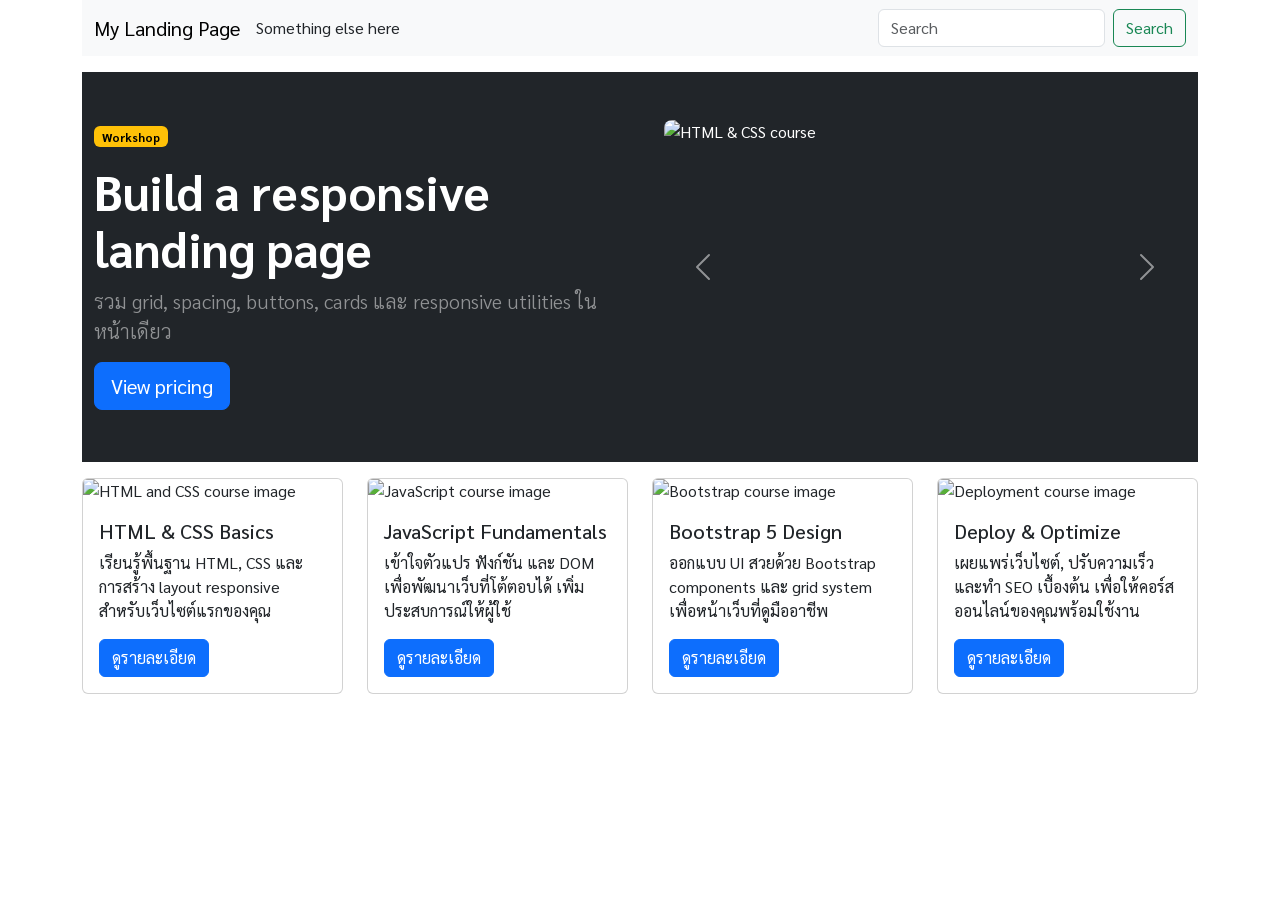
==== bootstrap/landing-page.html @ 42dd267a "Add patient registration form and landing page with Bootstrap styling" ====
<!doctype html>
<html lang="en">

<head>
    <meta charset="utf-8">
    <meta name="viewport" content="width=device-width, initial-scale=1">
    <title>Bootstrap demo</title>
    <link href="https://cdn.jsdelivr.net/npm/bootstrap@5.3.8/dist/css/bootstrap.min.css" rel="stylesheet"
        integrity="sha384-sRIl4kxILFvY47J16cr9ZwB07vP4J8+LH7qKQnuqkuIAvNWLzeN8tE5YBujZqJLB" crossorigin="anonymous">
    <link rel="preconnect" href="https://fonts.googleapis.com">
    <link rel="preconnect" href="https://fonts.gstatic.com" crossorigin>
    <link href="https://fonts.googleapis.com/css2?family=Sarabun:wght@400;500;600;700&display=swap" rel="stylesheet">
    <style>
        body {
            font-family: 'Sarabun', sans-serif;
        }
    </style>
</head>

<body>


    <div class="container mb-3">
        <nav class="navbar navbar-expand-lg bg-body-tertiary">
            <div class="container-fluid">
                <a class="navbar-brand" href="#">My Landing Page</a>
                <button class="navbar-toggler" type="button" data-bs-toggle="collapse"
                    data-bs-target="#navbarSupportedContent" aria-controls="navbarSupportedContent"
                    aria-expanded="false" aria-label="Toggle navigation">
                    <span class="navbar-toggler-icon"></span>
                </button>
                <div class="collapse navbar-collapse" id="navbarSupportedContent">
                    <ul class="navbar-nav me-auto mb-2 mb-lg-0">
                        <li><a class="dropdown-item" href="#">Something else here</a></li>
                    </ul>
                    </li>
                    </ul>
                    <form class="d-flex" role="search">
                        <input class="form-control me-2" type="search" placeholder="Search" aria-label="Search" />
                        <button class="btn btn-outline-success" type="submit">Search</button>
                    </form>
                </div>
            </div>
        </nav>

    </div>

    <div class="container">

        <header class="bg-dark text-white">
            <div class="container py-5">
                <div class="row align-items-center g-5">
                    <div class="col-lg-6">
                        <span class="badge text-bg-warning mb-3">Workshop</span>
                        <h1 class="display-5 fw-bold">Build a responsive landing page</h1>
                        <p class="lead text-white-50">รวม grid, spacing, buttons, cards และ responsive utilities
                            ในหน้าเดียว</p>
                        <a class="btn btn-primary btn-lg" href="#pricing">View pricing</a>
                    </div>
                    <div class="col-lg-6">
                        <div class="ratio ratio-16x9 rounded-3">
                            <div id="heroCarousel" class="carousel slide h-100 rounded-3" data-bs-ride="carousel">
                                <div class="carousel-inner h-100">
                                    <div class="carousel-item active h-100">
                                        <img src="https://images.unsplash.com/photo-1517248135467-4c7edcad34c4?auto=format&fit=crop&w=1200&q=80"
                                            class="d-block w-100 h-100 object-fit-cover rounded-3" alt="HTML & CSS course">
                                    </div>
                                    <div class="carousel-item h-100">
                                        <img src="https://images.unsplash.com/photo-1518770660439-4636190af475?auto=format&fit=crop&w=1200&q=80"
                                            class="d-block w-100 h-100 object-fit-cover rounded-3" alt="JavaScript course">
                                    </div>
                                    <div class="carousel-item h-100">
                                        <img src="https://images.unsplash.com/photo-1498050108023-c5249f4df085?auto=format&fit=crop&w=1200&q=80"
                                            class="d-block w-100 h-100 object-fit-cover rounded-3" alt="Bootstrap course">
                                    </div>
                                    <div class="carousel-item h-100">
                                        <img src="https://images.unsplash.com/photo-1526374965328-7f61d4dc18c5?auto=format&fit=crop&w=1200&q=80"
                                            class="d-block w-100 h-100 object-fit-cover rounded-3" alt="Deployment course">
                                    </div>
                                    <div class="carousel-item h-100">
                                        <img src="https://images.unsplash.com/photo-1498050108023-c5249f4df085?auto=format&fit=crop&w=1200&q=80&ixlib=rb-4.0.3"
                                            class="d-block w-100 h-100 object-fit-cover rounded-3" alt="Additional course">
                                    </div>
                                </div>
                                <button class="carousel-control-prev" type="button" data-bs-target="#heroCarousel" data-bs-slide="prev">
                                    <span class="carousel-control-prev-icon" aria-hidden="true"></span>
                                    <span class="visually-hidden">Previous</span>
                                </button>
                                <button class="carousel-control-next" type="button" data-bs-target="#heroCarousel" data-bs-slide="next">
                                    <span class="carousel-control-next-icon" aria-hidden="true"></span>
                                    <span class="visually-hidden">Next</span>
                                </button>
                            </div>
                        </div>
                    </div>
                </div>
            </div>
        </header>


        <div class="row">
            <div class="col-12 col-md-6 col-lg-3">
                <div class="card mt-3">
                    <img src="https://images.unsplash.com/photo-1517248135467-4c7edcad34c4?auto=format&fit=crop&w=800&q=80"
                        class="card-img-top" alt="HTML and CSS course image">
                    <div class="card-body">
                        <h5 class="card-title">HTML &amp; CSS Basics</h5>
                        <p class="card-text">เรียนรู้พื้นฐาน HTML, CSS และการสร้าง layout responsive สำหรับเว็บไซต์แรกของคุณ</p>
                        <a href="#" class="btn btn-primary">ดูรายละเอียด</a>
                    </div>
                </div>
            </div>
            <div class="col-12 col-md-6 col-lg-3">
                <div class="card mt-3">
                    <img src="https://images.unsplash.com/photo-1518770660439-4636190af475?auto=format&fit=crop&w=800&q=80"
                        class="card-img-top" alt="JavaScript course image">
                    <div class="card-body">
                        <h5 class="card-title">JavaScript Fundamentals</h5>
                        <p class="card-text">เข้าใจตัวแปร ฟังก์ชัน และ DOM เพื่อพัฒนาเว็บที่โต้ตอบได้ เพิ่มประสบการณ์ให้ผู้ใช้</p>
                        <a href="#" class="btn btn-primary">ดูรายละเอียด</a>
                    </div>
                </div>
            </div>
            <div class="col-12 col-md-6 col-lg-3">
                <div class="card mt-3">
                    <img src="https://images.unsplash.com/photo-1498050108023-c5249f4df085?auto=format&fit=crop&w=800&q=80"
                        class="card-img-top" alt="Bootstrap course image">
                    <div class="card-body">
                        <h5 class="card-title">Bootstrap 5 Design</h5>
                        <p class="card-text">ออกแบบ UI สวยด้วย Bootstrap components และ grid system เพื่อหน้าเว็บที่ดูมืออาชีพ</p>
                        <a href="#" class="btn btn-primary">ดูรายละเอียด</a>
                    </div>
                </div>
            </div>
            <div class="col-12 col-md-6 col-lg-3">
                <div class="card mt-3">
                    <img src="https://images.unsplash.com/photo-1526374965328-7f61d4dc18c5?auto=format&fit=crop&w=800&q=80"
                        class="card-img-top" alt="Deployment course image">
                    <div class="card-body">
                        <h5 class="card-title">Deploy &amp; Optimize</h5>
                        <p class="card-text">เผยแพร่เว็บไซต์, ปรับความเร็ว และทำ SEO เบื้องต้น เพื่อให้คอร์สออนไลน์ของคุณพร้อมใช้งาน</p>
                        <a href="#" class="btn btn-primary">ดูรายละเอียด</a>
                    </div>
                </div>
            </div>
        </div>




    </div>
    <script src="https://cdn.jsdelivr.net/npm/bootstrap@5.3.8/dist/js/bootstrap.bundle.min.js"
        integrity="sha384-FKyoEForCGlyvwx9Hj09JcYn3nv7wiPVlz7YYwJrWVcXK/BmnVDxM+D2scQbITxI"
        crossorigin="anonymous"></script>
</body>

</html>
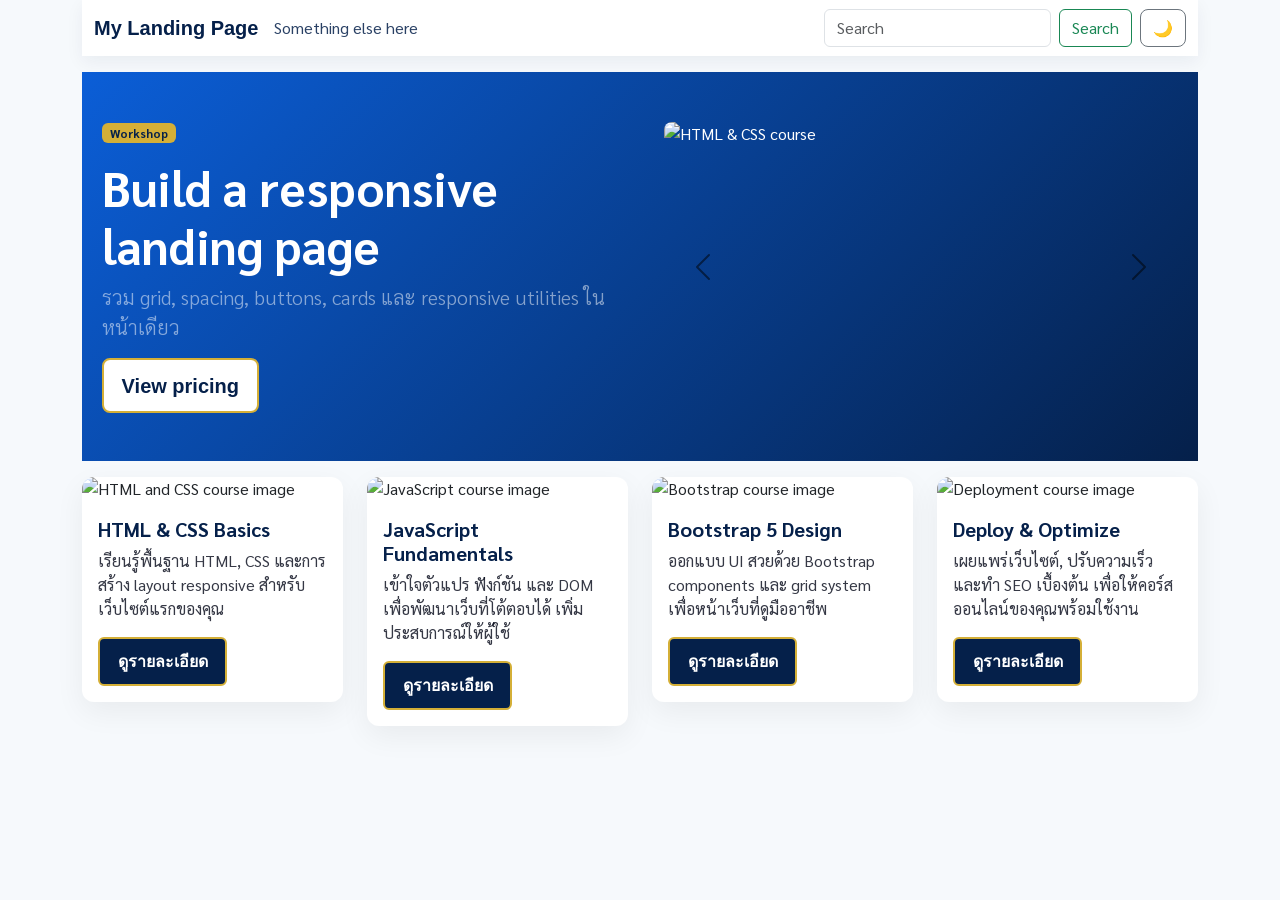
==== commit c3e41d77: "chore: add theme CSS and dark-mode toggle" ====
--- a/bootstrap/landing-page.html
+++ b/bootstrap/landing-page.html
@@ -10,18 +10,14 @@
     <link rel="preconnect" href="https://fonts.googleapis.com">
     <link rel="preconnect" href="https://fonts.gstatic.com" crossorigin>
     <link href="https://fonts.googleapis.com/css2?family=Sarabun:wght@400;500;600;700&display=swap" rel="stylesheet">
-    <style>
-        body {
-            font-family: 'Sarabun', sans-serif;
-        }
-    </style>
+    <link rel="stylesheet" href="styles.css">
 </head>
 
 <body>
 
 
     <div class="container mb-3">
-        <nav class="navbar navbar-expand-lg bg-body-tertiary">
+        <nav class="navbar navbar-expand-lg">
             <div class="container-fluid">
                 <a class="navbar-brand" href="#">My Landing Page</a>
                 <button class="navbar-toggler" type="button" data-bs-toggle="collapse"
@@ -38,6 +34,9 @@
                     <form class="d-flex" role="search">
                         <input class="form-control me-2" type="search" placeholder="Search" aria-label="Search" />
                         <button class="btn btn-outline-success" type="submit">Search</button>
+                        <button id="themeToggle" class="btn btn-outline-secondary ms-2" type="button" aria-label="Toggle theme">
+                            <span id="themeIcon">🌙</span>
+                        </button>
                     </form>
                 </div>
             </div>
@@ -47,7 +46,7 @@
 
     <div class="container">
 
-        <header class="bg-dark text-white">
+        <header class="header-hero text-white">
             <div class="container py-5">
                 <div class="row align-items-center g-5">
                     <div class="col-lg-6">
@@ -152,6 +151,22 @@
     <script src="https://cdn.jsdelivr.net/npm/bootstrap@5.3.8/dist/js/bootstrap.bundle.min.js"
         integrity="sha384-FKyoEForCGlyvwx9Hj09JcYn3nv7wiPVlz7YYwJrWVcXK/BmnVDxM+D2scQbITxI"
         crossorigin="anonymous"></script>
+    <script>
+        (function(){
+            const toggle = document.getElementById('themeToggle');
+            const icon = document.getElementById('themeIcon');
+            function setTheme(theme){
+                document.body.setAttribute('data-theme', theme);
+                try{ localStorage.setItem('theme', theme); }catch(e){}
+                icon.textContent = theme === 'dark' ? '☀️' : '🌙';
+            }
+            const saved = (function(){
+                try{ return localStorage.getItem('theme'); }catch(e){ return null; }
+            })() || (window.matchMedia && window.matchMedia('(prefers-color-scheme: dark)').matches ? 'dark' : 'light');
+            setTheme(saved);
+            toggle.addEventListener('click', ()=> setTheme(document.body.getAttribute('data-theme')==='dark' ? 'light' : 'dark'));
+        })();
+    </script>
 </body>
 
 </html>
--- a/bootstrap/styles.css
+++ b/bootstrap/styles.css
@@ -0,0 +1,115 @@
+:root{
+    --blue:#0b5ed7;
+    --navy:#05204a;
+    --gold:#D4AF37;
+    --white:#ffffff;
+    --muted:#f6f9fc;
+}
+
+body{
+    font-family: 'Sarabun', sans-serif;
+    background-color: var(--muted);
+    color: var(--navy);
+}
+
+/* Smooth theme transitions */
+*{ transition: background-color 280ms ease, color 280ms ease, border-color 280ms ease, box-shadow 280ms ease; }
+
+.navbar{
+    background-color: var(--white);
+    box-shadow: 0 6px 18px rgba(5,32,74,0.06);
+}
+
+.navbar-brand{ color:var(--navy); font-weight:600; }
+.navbar .nav-link, .navbar .dropdown-item{ color: rgba(5,32,74,0.85); }
+
+.header-hero{
+    background: linear-gradient(135deg,var(--blue),var(--navy));
+    color: var(--white);
+}
+
+.lead{ color: rgba(255,255,255,0.9); }
+
+.badge.text-bg-warning{
+    background-color: var(--gold) !important;
+    color: var(--navy) !important;
+}
+
+.btn-primary{
+    background: var(--white);
+    color: var(--navy);
+    border: 2px solid var(--gold);
+    padding: 0.65rem 1.1rem;
+    font-weight:600;
+}
+
+.btn-primary:hover{
+    background: rgba(13,94,215,0.08);
+    color: var(--navy);
+    transform: translateY(-1px);
+    box-shadow: 0 8px 24px rgba(11,78,215,0.14);
+}
+
+.card{
+    border: none;
+    border-radius: 12px;
+    overflow: hidden;
+    box-shadow: 0 10px 30px rgba(2,6,23,0.06);
+}
+
+.card .card-title{ color: var(--navy); font-weight:700; }
+.card .card-text{ color: rgba(2,6,23,0.8); }
+.card .btn-primary{ background: var(--navy); color: var(--white); border-color: var(--gold); }
+
+.ratio img{ object-fit: cover; }
+
+.carousel-control-prev-icon, .carousel-control-next-icon{ filter: invert(1); }
+
+/* Minor spacing tweaks */
+header.header-hero .container{ max-width:1100px; }
+
+@media (max-width:576px){
+    .header-hero .display-5{ font-size:1.6rem; }
+}
+
+/* Dark mode overrides */
+[data-theme="dark"]{
+    --blue:#1e3a8a;
+    --navy:#0b1220;
+    --gold:#b88b2f;
+    --white:#0b1220;
+    --muted:#071226;
+}
+
+[data-theme="dark"] body{
+    background-color: var(--muted);
+    color: #e6eef9;
+}
+
+[data-theme="dark"] .navbar{
+    background-color: rgba(11,18,32,0.6);
+    box-shadow: 0 6px 18px rgba(2,6,23,0.6);
+}
+
+[data-theme="dark"] .navbar-brand{ color:var(--gold); }
+[data-theme="dark"] .navbar .nav-link, [data-theme="dark"] .navbar .dropdown-item{ color: rgba(230,238,249,0.9); }
+
+[data-theme="dark"] .header-hero{
+    background: linear-gradient(135deg,var(--navy),#071530);
+}
+
+[data-theme="dark"] .badge.text-bg-warning{ background-color: var(--gold) !important; color: var(--navy) !important; }
+
+[data-theme="dark"] .btn-primary{
+    background: var(--gold);
+    color: var(--navy);
+    border-color: transparent;
+}
+
+[data-theme="dark"] .card{
+    background: linear-gradient(180deg, rgba(255,255,255,0.02), rgba(255,255,255,0.01));
+    box-shadow: 0 14px 40px rgba(2,6,23,0.5);
+}
+
+/* Toggle button */
+#themeToggle{ border-radius:8px; }
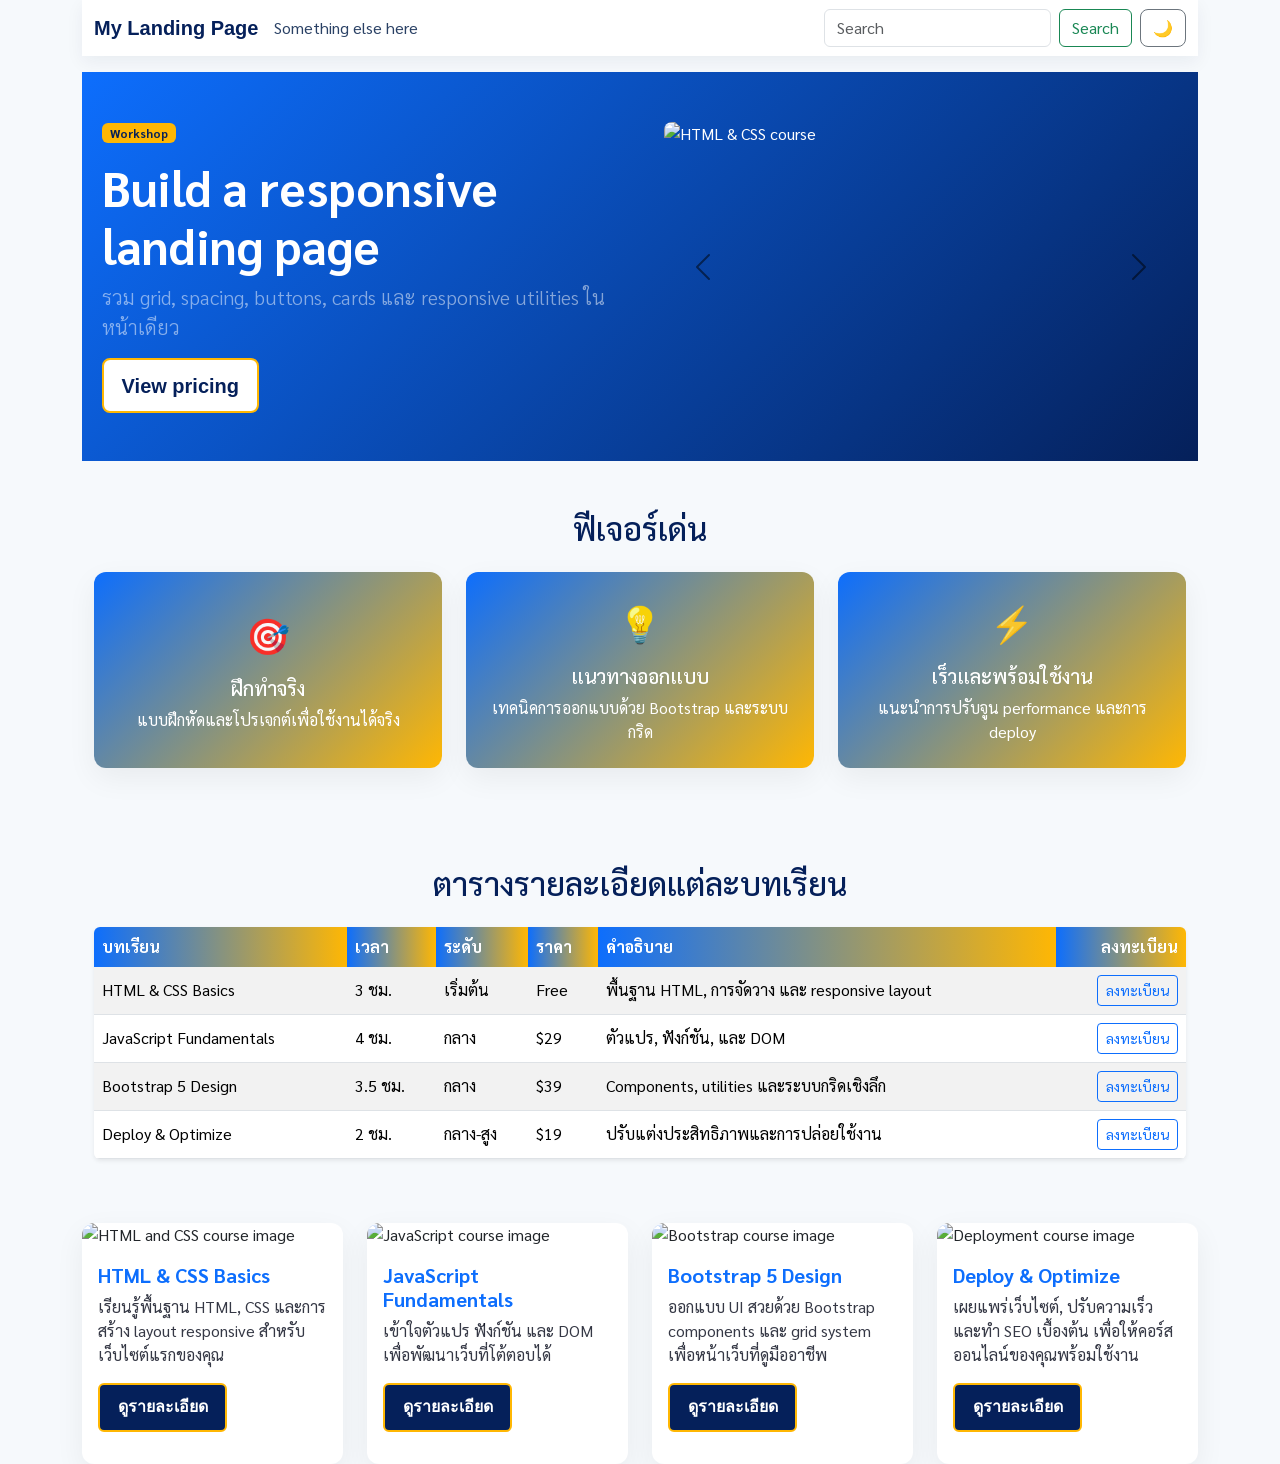
==== commit 8a07e555: "feat(layout): add features section, lessons table and styling; update copilot instructions" ====
--- a/bootstrap/landing-page.html
+++ b/bootstrap/landing-page.html
@@ -34,7 +34,8 @@
                     <form class="d-flex" role="search">
                         <input class="form-control me-2" type="search" placeholder="Search" aria-label="Search" />
                         <button class="btn btn-outline-success" type="submit">Search</button>
-                        <button id="themeToggle" class="btn btn-outline-secondary ms-2" type="button" aria-label="Toggle theme">
+                        <button id="themeToggle" class="btn btn-outline-secondary ms-2" type="button"
+                            aria-label="Toggle theme">
                             <span id="themeIcon">🌙</span>
                         </button>
                     </form>
@@ -62,30 +63,37 @@
                                 <div class="carousel-inner h-100">
                                     <div class="carousel-item active h-100">
                                         <img src="https://images.unsplash.com/photo-1517248135467-4c7edcad34c4?auto=format&fit=crop&w=1200&q=80"
-                                            class="d-block w-100 h-100 object-fit-cover rounded-3" alt="HTML & CSS course">
+                                            class="d-block w-100 h-100 object-fit-cover rounded-3"
+                                            alt="HTML & CSS course">
                                     </div>
                                     <div class="carousel-item h-100">
                                         <img src="https://images.unsplash.com/photo-1518770660439-4636190af475?auto=format&fit=crop&w=1200&q=80"
-                                            class="d-block w-100 h-100 object-fit-cover rounded-3" alt="JavaScript course">
+                                            class="d-block w-100 h-100 object-fit-cover rounded-3"
+                                            alt="JavaScript course">
                                     </div>
                                     <div class="carousel-item h-100">
                                         <img src="https://images.unsplash.com/photo-1498050108023-c5249f4df085?auto=format&fit=crop&w=1200&q=80"
-                                            class="d-block w-100 h-100 object-fit-cover rounded-3" alt="Bootstrap course">
+                                            class="d-block w-100 h-100 object-fit-cover rounded-3"
+                                            alt="Bootstrap course">
                                     </div>
                                     <div class="carousel-item h-100">
                                         <img src="https://images.unsplash.com/photo-1526374965328-7f61d4dc18c5?auto=format&fit=crop&w=1200&q=80"
-                                            class="d-block w-100 h-100 object-fit-cover rounded-3" alt="Deployment course">
+                                            class="d-block w-100 h-100 object-fit-cover rounded-3"
+                                            alt="Deployment course">
                                     </div>
                                     <div class="carousel-item h-100">
                                         <img src="https://images.unsplash.com/photo-1498050108023-c5249f4df085?auto=format&fit=crop&w=1200&q=80&ixlib=rb-4.0.3"
-                                            class="d-block w-100 h-100 object-fit-cover rounded-3" alt="Additional course">
+                                            class="d-block w-100 h-100 object-fit-cover rounded-3"
+                                            alt="Additional course">
                                     </div>
                                 </div>
-                                <button class="carousel-control-prev" type="button" data-bs-target="#heroCarousel" data-bs-slide="prev">
+                                <button class="carousel-control-prev" type="button" data-bs-target="#heroCarousel"
+                                    data-bs-slide="prev">
                                     <span class="carousel-control-prev-icon" aria-hidden="true"></span>
                                     <span class="visually-hidden">Previous</span>
                                 </button>
-                                <button class="carousel-control-next" type="button" data-bs-target="#heroCarousel" data-bs-slide="next">
+                                <button class="carousel-control-next" type="button" data-bs-target="#heroCarousel"
+                                    data-bs-slide="next">
                                     <span class="carousel-control-next-icon" aria-hidden="true"></span>
                                     <span class="visually-hidden">Next</span>
                                 </button>
@@ -96,48 +104,138 @@
             </div>
         </header>
 
+        <section id="features" class="py-5">
+            <div class="container">
+                <h2 class="mb-4 text-center">ฟีเจอร์เด่น</h2>
+                <div class="row g-4">
+                    <div class="col-md-4">
+                        <div class="feature-card p-4 text-center h-100">
+                            <div class="feature-icon mb-3">🎯</div>
+                            <h5 class="mb-2">ฝึกทำจริง</h5>
+                            <p class="mb-0">แบบฝึกหัดและโปรเจกต์เพื่อใช้งานได้จริง</p>
+                        </div>
+                    </div>
+                    <div class="col-md-4">
+                        <div class="feature-card p-4 text-center h-100">
+                            <div class="feature-icon mb-3">💡</div>
+                            <h5 class="mb-2">แนวทางออกแบบ</h5>
+                            <p class="mb-0">เทคนิคการออกแบบด้วย Bootstrap และระบบกริด</p>
+                        </div>
+                    </div>
+                    <div class="col-md-4">
+                        <div class="feature-card p-4 text-center h-100">
+                            <div class="feature-icon mb-3">⚡</div>
+                            <h5 class="mb-2">เร็วและพร้อมใช้งาน</h5>
+                            <p class="mb-0">แนะนำการปรับจูน performance และการ deploy</p>
+                        </div>
+                    </div>
+                </div>
+            </div>
+        </section>
+
+        <section id="lessons" class="py-5">
+            <div class="container">
+                <h2 class="mb-4 text-center">ตารางรายละเอียดแต่ละบทเรียน</h2>
+                <div class="table-responsive shadow-sm rounded">
+                    <table class="table table-striped table-hover align-middle mb-0 lessons-table">
+                        <thead class="table-dark">
+                            <tr>
+                                <th scope="col">บทเรียน</th>
+                                <th scope="col">เวลา</th>
+                                <th scope="col">ระดับ</th>
+                                <th scope="col">ราคา</th>
+                                <th scope="col">คำอธิบาย</th>
+                                <th scope="col" class="text-end">ลงทะเบียน</th>
+                            </tr>
+                        </thead>
+                        <tbody>
+                            <tr>
+                                <td>HTML &amp; CSS Basics</td>
+                                <td>3 ชม.</td>
+                                <td>เริ่มต้น</td>
+                                <td>Free</td>
+                                <td>พื้นฐาน HTML, การจัดวาง และ responsive layout</td>
+                                <td class="text-end"><a class="btn btn-sm btn-outline-primary" href="#">ลงทะเบียน</a>
+                                </td>
+                            </tr>
+                            <tr>
+                                <td>JavaScript Fundamentals</td>
+                                <td>4 ชม.</td>
+                                <td>กลาง</td>
+                                <td>$29</td>
+                                <td>ตัวแปร, ฟังก์ชัน, และ DOM</td>
+                                <td class="text-end"><a class="btn btn-sm btn-outline-primary" href="#">ลงทะเบียน</a>
+                                </td>
+                            </tr>
+                            <tr>
+                                <td>Bootstrap 5 Design</td>
+                                <td>3.5 ชม.</td>
+                                <td>กลาง</td>
+                                <td>$39</td>
+                                <td>Components, utilities และระบบกริดเชิงลึก</td>
+                                <td class="text-end"><a class="btn btn-sm btn-outline-primary" href="#">ลงทะเบียน</a>
+                                </td>
+                            </tr>
+                            <tr>
+                                <td>Deploy &amp; Optimize</td>
+                                <td>2 ชม.</td>
+                                <td>กลาง-สูง</td>
+                                <td>$19</td>
+                                <td>ปรับแต่งประสิทธิภาพและการปล่อยใช้งาน</td>
+                                <td class="text-end"><a class="btn btn-sm btn-outline-primary" href="#">ลงทะเบียน</a>
+                                </td>
+                            </tr>
+                        </tbody>
+                    </table>
+                </div>
+            </div>
+        </section>
+
 
         <div class="row">
             <div class="col-12 col-md-6 col-lg-3">
-                <div class="card mt-3">
+                <div class="card mt-3 h-100">
                     <img src="https://images.unsplash.com/photo-1517248135467-4c7edcad34c4?auto=format&fit=crop&w=800&q=80"
                         class="card-img-top" alt="HTML and CSS course image">
                     <div class="card-body">
                         <h5 class="card-title">HTML &amp; CSS Basics</h5>
-                        <p class="card-text">เรียนรู้พื้นฐาน HTML, CSS และการสร้าง layout responsive สำหรับเว็บไซต์แรกของคุณ</p>
-                        <a href="#" class="btn btn-primary">ดูรายละเอียด</a>
-                    </div>
-                </div>
-            </div>
-            <div class="col-12 col-md-6 col-lg-3">
-                <div class="card mt-3">
+                        <p class="card-text">เรียนรู้พื้นฐาน HTML, CSS และการสร้าง layout responsive
+                            สำหรับเว็บไซต์แรกของคุณ</p>
+                        <a href="#" class="btn btn-primary">ดูรายละเอียด</a>
+                    </div>
+                </div>
+            </div>
+            <div class="col-12 col-md-6 col-lg-3">
+                <div class="card mt-3 h-100">
                     <img src="https://images.unsplash.com/photo-1518770660439-4636190af475?auto=format&fit=crop&w=800&q=80"
                         class="card-img-top" alt="JavaScript course image">
                     <div class="card-body">
                         <h5 class="card-title">JavaScript Fundamentals</h5>
-                        <p class="card-text">เข้าใจตัวแปร ฟังก์ชัน และ DOM เพื่อพัฒนาเว็บที่โต้ตอบได้ เพิ่มประสบการณ์ให้ผู้ใช้</p>
-                        <a href="#" class="btn btn-primary">ดูรายละเอียด</a>
-                    </div>
-                </div>
-            </div>
-            <div class="col-12 col-md-6 col-lg-3">
-                <div class="card mt-3">
+                        <p class="card-text">เข้าใจตัวแปร ฟังก์ชัน และ DOM เพื่อพัฒนาเว็บที่โต้ตอบได้</p>
+                        <a href="#" class="btn btn-primary">ดูรายละเอียด</a>
+                    </div>
+                </div>
+            </div>
+            <div class="col-12 col-md-6 col-lg-3">
+                <div class="card mt-3 h-100">
                     <img src="https://images.unsplash.com/photo-1498050108023-c5249f4df085?auto=format&fit=crop&w=800&q=80"
                         class="card-img-top" alt="Bootstrap course image">
                     <div class="card-body">
                         <h5 class="card-title">Bootstrap 5 Design</h5>
-                        <p class="card-text">ออกแบบ UI สวยด้วย Bootstrap components และ grid system เพื่อหน้าเว็บที่ดูมืออาชีพ</p>
-                        <a href="#" class="btn btn-primary">ดูรายละเอียด</a>
-                    </div>
-                </div>
-            </div>
-            <div class="col-12 col-md-6 col-lg-3">
-                <div class="card mt-3">
+                        <p class="card-text">ออกแบบ UI สวยด้วย Bootstrap components และ grid system
+                            เพื่อหน้าเว็บที่ดูมืออาชีพ</p>
+                        <a href="#" class="btn btn-primary">ดูรายละเอียด</a>
+                    </div>
+                </div>
+            </div>
+            <div class="col-12 col-md-6 col-lg-3">
+                <div class="card mt-3 h-100">
                     <img src="https://images.unsplash.com/photo-1526374965328-7f61d4dc18c5?auto=format&fit=crop&w=800&q=80"
                         class="card-img-top" alt="Deployment course image">
                     <div class="card-body">
                         <h5 class="card-title">Deploy &amp; Optimize</h5>
-                        <p class="card-text">เผยแพร่เว็บไซต์, ปรับความเร็ว และทำ SEO เบื้องต้น เพื่อให้คอร์สออนไลน์ของคุณพร้อมใช้งาน</p>
+                        <p class="card-text">เผยแพร่เว็บไซต์, ปรับความเร็ว และทำ SEO เบื้องต้น
+                            เพื่อให้คอร์สออนไลน์ของคุณพร้อมใช้งาน</p>
                         <a href="#" class="btn btn-primary">ดูรายละเอียด</a>
                     </div>
                 </div>
@@ -152,19 +250,19 @@
         integrity="sha384-FKyoEForCGlyvwx9Hj09JcYn3nv7wiPVlz7YYwJrWVcXK/BmnVDxM+D2scQbITxI"
         crossorigin="anonymous"></script>
     <script>
-        (function(){
+        (function () {
             const toggle = document.getElementById('themeToggle');
             const icon = document.getElementById('themeIcon');
-            function setTheme(theme){
+            function setTheme(theme) {
                 document.body.setAttribute('data-theme', theme);
-                try{ localStorage.setItem('theme', theme); }catch(e){}
+                try { localStorage.setItem('theme', theme); } catch (e) { }
                 icon.textContent = theme === 'dark' ? '☀️' : '🌙';
             }
-            const saved = (function(){
-                try{ return localStorage.getItem('theme'); }catch(e){ return null; }
+            const saved = (function () {
+                try { return localStorage.getItem('theme'); } catch (e) { return null; }
             })() || (window.matchMedia && window.matchMedia('(prefers-color-scheme: dark)').matches ? 'dark' : 'light');
             setTheme(saved);
-            toggle.addEventListener('click', ()=> setTheme(document.body.getAttribute('data-theme')==='dark' ? 'light' : 'dark'));
+            toggle.addEventListener('click', () => setTheme(document.body.getAttribute('data-theme') === 'dark' ? 'light' : 'dark'));
         })();
     </script>
 </body>
--- a/bootstrap/styles.css
+++ b/bootstrap/styles.css
@@ -1,7 +1,9 @@
 :root{
-    --blue:#0b5ed7;
-    --navy:#05204a;
-    --gold:#D4AF37;
+    --blue:#0d6efd;
+    --navy:#05205a;
+    --gold:#ffb703;
+    --accent-start:#0d6efd;
+    --accent-end:#ffb703;
     --white:#ffffff;
     --muted:#f6f9fc;
 }
@@ -77,13 +79,25 @@
     --blue:#1e3a8a;
     --navy:#0b1220;
     --gold:#b88b2f;
-    --white:#0b1220;
+    --white:#e6eef9;
     --muted:#071226;
+    --text:#e6eef9;
 }
 
 [data-theme="dark"] body{
+    /* legacy/alternate selector — keep for descendants when body has data-theme */
+}
+
+/* Apply dark-mode styles directly to the body element when it has the attribute */
+body[data-theme="dark"]{
     background-color: var(--muted);
-    color: #e6eef9;
+    color: var(--text);
+}
+
+/* Ensure explicit light-mode defaults when body is `light` or has no theme attribute */
+body[data-theme="light"], body:not([data-theme]){
+    background-color: var(--muted);
+    color: var(--navy);
 }
 
 [data-theme="dark"] .navbar{
@@ -111,5 +125,46 @@
     box-shadow: 0 14px 40px rgba(2,6,23,0.5);
 }
 
+/* Text color overrides for dark mode */
+[data-theme="dark"] .card .card-title{ color: var(--text); }
+[data-theme="dark"] .card .card-text{ color: rgba(230,238,249,0.9); }
+[data-theme="dark"] .lead{ color: rgba(230,238,249,0.85); }
+[data-theme="dark"] .display-5{ color: var(--text); }
+[data-theme="dark"] h1, [data-theme="dark"] h2, [data-theme="dark"] h3, [data-theme="dark"] h4, [data-theme="dark"] h5, [data-theme="dark"] p, [data-theme="dark"] .navbar .nav-link, [data-theme="dark"] .dropdown-item{ color: rgba(230,238,249,0.92); }
+
 /* Toggle button */
 #themeToggle{ border-radius:8px; }
+
+/* Features cards */
+.feature-card{
+    background: linear-gradient(135deg,var(--accent-start),var(--accent-end));
+    border-radius: 12px;
+    box-shadow: 0 10px 30px rgba(2,6,23,0.06);
+    display: flex;
+    flex-direction: column;
+    justify-content: center;
+    color: var(--white);
+}
+.feature-icon{ font-size: 2.2rem; color: rgba(255,255,255,0.95); }
+
+/* Lessons table */
+.lessons-table thead th{ border-bottom: 0; background: linear-gradient(90deg,var(--accent-start),var(--accent-end)); color: var(--white); }
+.lessons-table tbody tr:hover{ transform: translateY(-4px); box-shadow: 0 12px 30px rgba(2,6,23,0.06); }
+.lessons-table td, .lessons-table th{ vertical-align: middle; }
+
+/* Dark mode tweaks for new components */
+[data-theme="dark"] .feature-card{
+    background: linear-gradient(135deg,var(--accent-start),var(--accent-end));
+}
+[data-theme="dark"] .lessons-table thead{ background: linear-gradient(90deg,var(--accent-start),var(--accent-end)); color: rgba(11,18,32,0.9); }
+
+/* Button hover/active accents */
+.btn-outline-primary:hover, .btn-outline-primary:focus{
+    background: var(--accent-start);
+    color: var(--white);
+    border-color: var(--accent-start);
+}
+
+/* Make card titles pop */
+.card .card-title{ color: var(--accent-start); }
+
